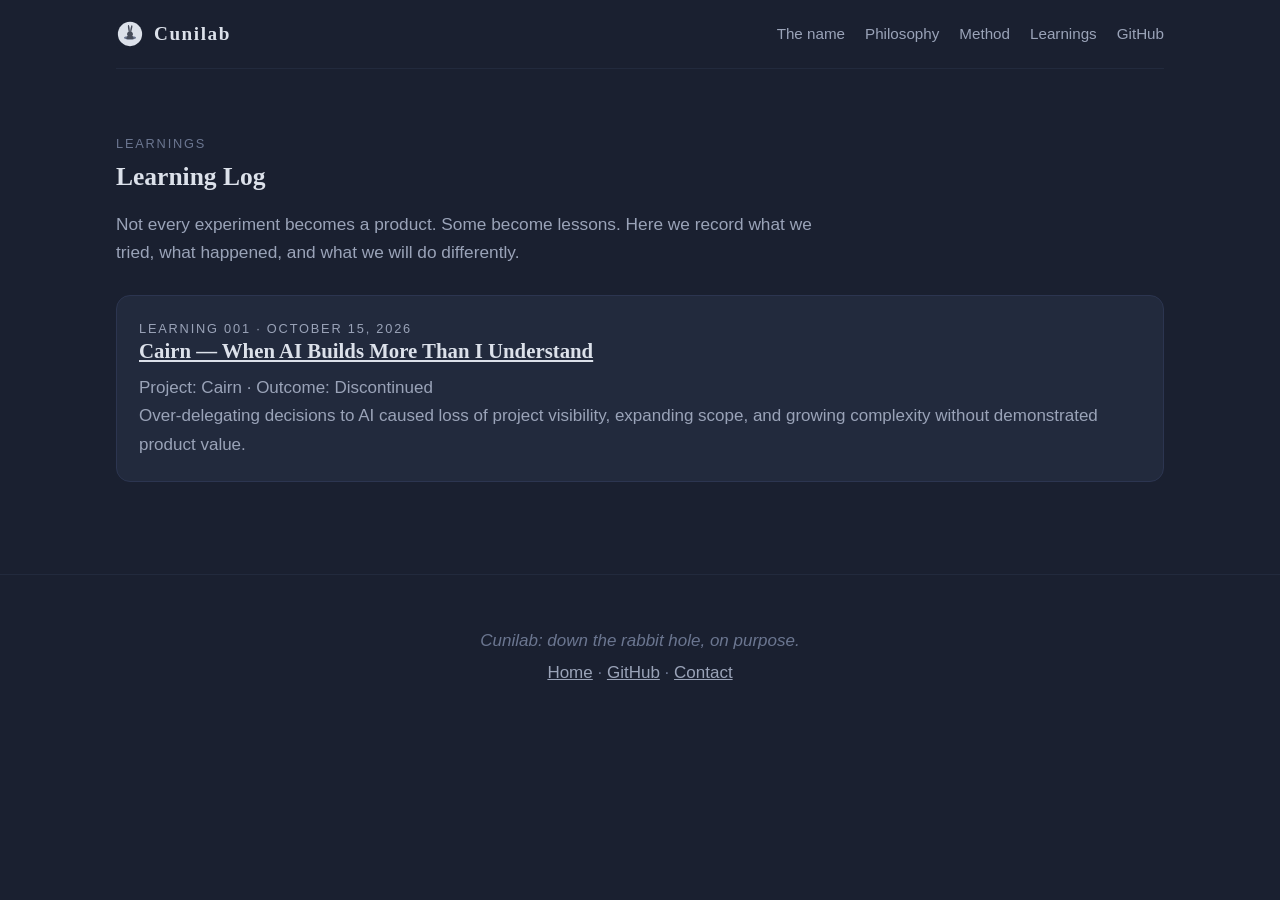
==== learnings/index.html @ 599bc96a "feat: add Cunilab Learning Log and Cairn retrospective - Add /learnings/ index and Learning 001: Cai" ====
<!DOCTYPE html>
<html lang="en">
<head>
  <meta charset="UTF-8" />
  <meta name="viewport" content="width=device-width, initial-scale=1.0" />
  <meta name="theme-color" content="#1A2030" />
  <title>Learning Log · Cunilab</title>
  <meta name="description" content="Not every experiment becomes a product. Some become lessons. The Cunilab Learning Log records what we tried, what happened, and what we will do differently." />
  <link rel="canonical" href="https://cunilab.github.io/learnings/" />
  <link rel="icon" type="image/svg+xml" href="../favicon.svg" />
  <link rel="apple-touch-icon" href="../apple-touch-icon.png" />

  <meta property="og:type" content="website" />
  <meta property="og:site_name" content="Cunilab" />
  <meta property="og:title" content="Learning Log · Cunilab" />
  <meta property="og:description" content="Not every experiment becomes a product. Some become lessons." />
  <meta property="og:url" content="https://cunilab.github.io/learnings/" />

  <link rel="stylesheet" href="../styles.css" />
</head>
<body>
  <header class="nav">
    <a href="../" class="brand"><img src="../favicon.svg" alt="" width="28" height="28" /><span>Cunilab</span></a>
    <nav>
      <a href="../#name">The name</a>
      <a href="../#philosophy">Philosophy</a>
      <a href="../#method">Method</a>
      <a href="./">Learnings</a>
      <a href="https://github.com/cunilab" rel="noopener">GitHub</a>
    </nav>
  </header>

  <main>
    <section class="section">
      <p class="label">Learnings</p>
      <h1>Learning Log</h1>
      <p class="lead">Not every experiment becomes a product. Some become lessons. Here we record what we tried, what happened, and what we will do differently.</p>

      <div class="pair">
        <article class="card">
          <p class="label">Learning 001 · October 15, 2026</p>
          <h2><a href="./cairn-ai-overdelegation.html">Cairn — When AI Builds More Than I Understand</a></h2>
          <p>Project: Cairn · Outcome: Discontinued</p>
          <p>Over-delegating decisions to AI caused loss of project visibility, expanding scope, and growing complexity without demonstrated product value.</p>
        </article>
      </div>
    </section>
  </main>

  <footer class="footer">
    <p><em>Cunilab: down the rabbit hole, on purpose.</em></p>
    <p><a href="../">Home</a> · <a href="https://github.com/cunilab" rel="noopener">GitHub</a> · <a href="mailto:andresholivin01@gmail.com">Contact</a></p>
  </footer>
</body>
</html>
---- styles.css ----
:root {
  --slate: #1A2030;
  --slate-2: #222a3d;
  --silver: #DCE1EA;
  --grey: #6B7690;
  --graphite: #454B59;
  --muted: #9AA3B8;
  --serif: Georgia, "Times New Roman", serif;
  --sans: -apple-system, BlinkMacSystemFont, "Segoe UI", Roboto, sans-serif;
}

* { box-sizing: border-box; }
html { scroll-behavior: smooth; }
body {
  margin: 0;
  background: var(--slate);
  color: var(--silver);
  font: 17px/1.65 var(--sans);
}
a { color: var(--silver); }
h1, h2, h3 { font-family: var(--serif); line-height: 1.2; margin: 0 0 .5em; }
h2 { font-size: clamp(1.7rem, 4vw, 2.4rem); }
h3 { font-size: 1.15rem; }
em { font-style: italic; }

.nav {
  display: flex; justify-content: space-between; align-items: center;
  max-width: 1080px; margin: 0 auto; padding: 20px 16px;
}
.brand { display: flex; gap: 10px; align-items: center; text-decoration: none; font: bold 1.2rem var(--serif); letter-spacing: .08em; }
.nav nav { display: flex; gap: 20px; flex-wrap: wrap; }
.nav nav a { text-decoration: none; color: var(--muted); font-size: .95rem; }
.nav nav a:hover { color: var(--silver); }

main { max-width: 1080px; margin: 0 auto; padding: 0 16px; }

.hero { text-align: center; padding: 48px 0 72px; }
.hero-logo { width: min(240px, 60vw); height: auto; }
.eyebrow { color: var(--grey); letter-spacing: .12em; text-transform: uppercase; font-size: .8rem; margin: 24px 0 12px; }
.hero h1 { font-size: clamp(2rem, 5.5vw, 3.4rem); max-width: 820px; margin: 0 auto 20px; }
.loop { font-family: var(--serif); font-size: 1.15rem; color: var(--muted); }
.loop span { color: var(--grey); margin: 0 .3em; }

.cta { display: flex; gap: 12px; justify-content: center; flex-wrap: wrap; margin-top: 28px; }
.btn {
  display: inline-block; padding: 12px 22px; border-radius: 10px;
  border: 1px solid var(--grey); text-decoration: none; font-weight: 600;
}
.btn.primary { background: var(--silver); color: var(--slate); border-color: var(--silver); }
.btn:hover { border-color: var(--silver); }

.section { padding: 64px 0; border-top: 1px solid var(--slate-2); }
.label { color: var(--grey); letter-spacing: .14em; text-transform: uppercase; font-size: .8rem; margin: 0 0 8px; }
.lead { color: var(--muted); max-width: 720px; font-size: 1.08rem; }
.center { text-align: center; margin: 32px auto 0; }

.quote, .join { text-align: center; }
.quote .lead, .join .lead { margin: 0 auto; }

.pair, .grid { display: grid; gap: 16px; margin: 28px 0; }
.pair { grid-template-columns: repeat(auto-fit, minmax(260px, 1fr)); }
.grid.four { grid-template-columns: repeat(auto-fit, minmax(220px, 1fr)); }
.card {
  background: var(--slate-2); border: 1px solid #2c3550;
  border-radius: 14px; padding: 22px;
}
.card p { color: var(--muted); margin: 0; }
.card h2 { font-size: 1.3rem; }

.steps {
  list-style: none; padding: 0; margin: 28px 0 0;
  display: grid; gap: 16px; grid-template-columns: repeat(auto-fit, minmax(220px, 1fr));
}
.steps li { border-left: 2px solid var(--grey); padding: 4px 0 4px 18px; }
.steps span { font: bold .85rem var(--serif); color: var(--grey); letter-spacing: .1em; }
.steps p { color: var(--muted); margin: 0; }

.rules { list-style: none; padding: 0; margin: 12px 0 0; display: grid; gap: 12px; }
.rules li { font-size: 1.1rem; color: var(--muted); }
.rules strong { color: var(--silver); }

.footer { text-align: center; color: var(--grey); padding: 48px 16px; border-top: 1px solid var(--slate-2); }
.footer p { margin: 4px 0; }
.footer a { color: var(--muted); }

.error { min-height: 80vh; display: grid; place-items: center; text-align: center; padding: 16px; }
.error img { width: 160px; height: auto; }

@media (max-width: 600px) {
  .nav nav a[href*="#"] { display: none; }
  .hero { padding-top: 24px; }
}
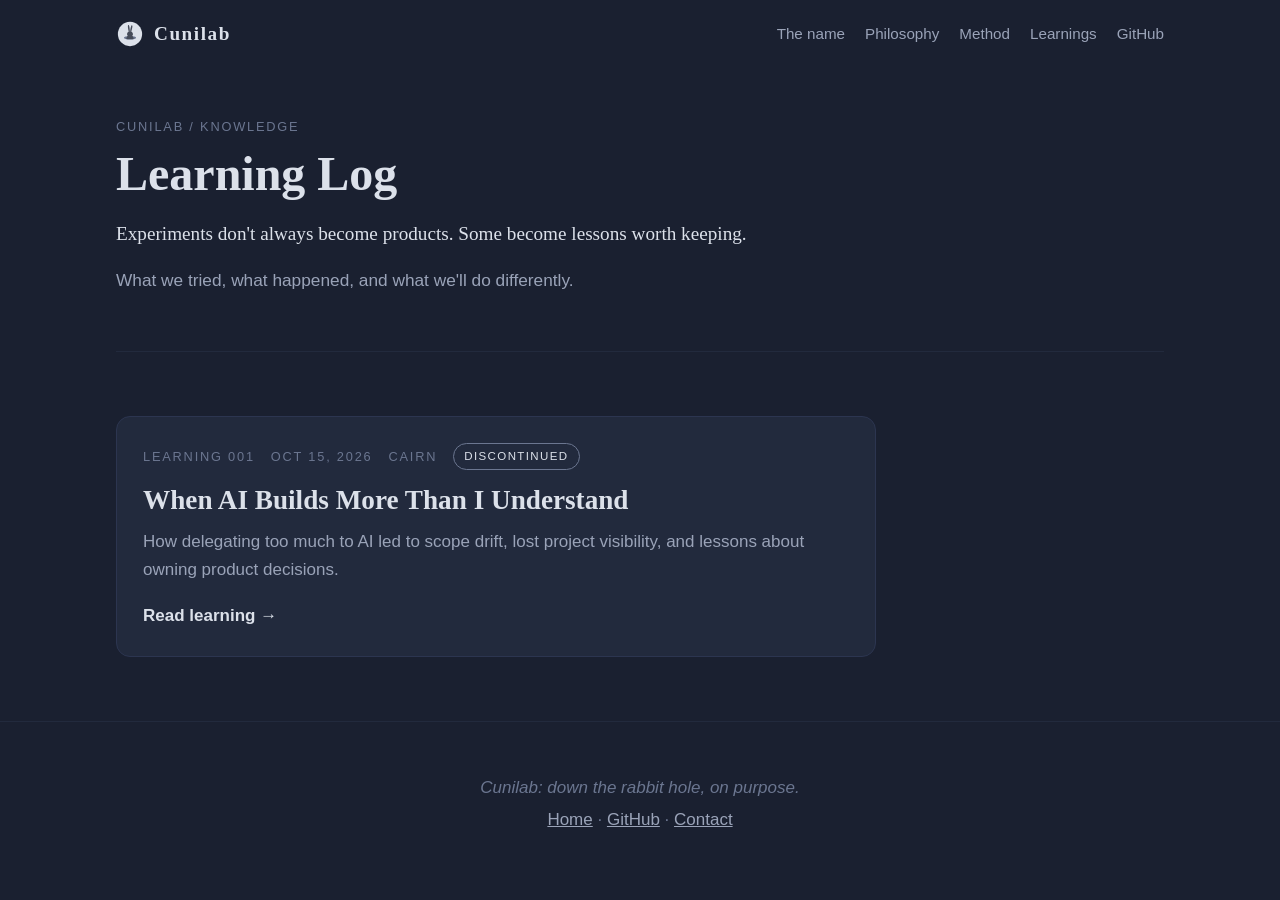
==== commit 6938ee3a: "style: refine Learning Log index, article reading layout, and homepage feature - Index: editorial pa" ====
--- a/learnings/index.html
+++ b/learnings/index.html
@@ -31,19 +31,25 @@
   </header>
 
   <main>
-    <section class="section">
-      <p class="label">Learnings</p>
+    <section class="section page-header">
+      <p class="label">Cunilab / Knowledge</p>
       <h1>Learning Log</h1>
-      <p class="lead">Not every experiment becomes a product. Some become lessons. Here we record what we tried, what happened, and what we will do differently.</p>
+      <p class="page-sub">Experiments don't always become products. Some become lessons worth keeping.</p>
+      <p class="lead">What we tried, what happened, and what we'll do differently.</p>
+    </section>
 
-      <div class="pair">
-        <article class="card">
-          <p class="label">Learning 001 · October 15, 2026</p>
-          <h2><a href="./cairn-ai-overdelegation.html">Cairn — When AI Builds More Than I Understand</a></h2>
-          <p>Project: Cairn · Outcome: Discontinued</p>
-          <p>Over-delegating decisions to AI caused loss of project visibility, expanding scope, and growing complexity without demonstrated product value.</p>
-        </article>
-      </div>
+    <section class="section" aria-label="Learnings">
+      <article class="learning-card">
+        <div class="learning-meta">
+          <span class="label">Learning 001</span>
+          <span class="label">Oct 15, 2026</span>
+          <span class="label">Cairn</span>
+          <span class="outcome">Discontinued</span>
+        </div>
+        <h2>When AI Builds More Than I Understand</h2>
+        <p>How delegating too much to AI led to scope drift, lost project visibility, and lessons about owning product decisions.</p>
+        <p><a class="learning-action" href="./cairn-ai-overdelegation.html">Read learning →</a></p>
+      </article>
     </section>
   </main>
 
--- a/styles.css
+++ b/styles.css
@@ -86,6 +86,89 @@
 .error { min-height: 80vh; display: grid; place-items: center; text-align: center; padding: 16px; }
 .error img { width: 160px; height: auto; }
 
+a:focus-visible { outline: 2px solid var(--silver); outline-offset: 3px; border-radius: 3px; }
+
+/* Learning Log index */
+.page-header { padding: 48px 0 40px; border-top: none; }
+.page-header h1 { font-size: clamp(2.2rem, 5vw, 3rem); margin-bottom: .35em; }
+.page-sub { font: 1.2rem/1.5 var(--serif); color: var(--silver); max-width: 640px; margin: 0 0 12px; }
+
+.learning-card {
+  position: relative;
+  background: var(--slate-2); border: 1px solid #2c3550;
+  border-radius: 14px; padding: 26px;
+  max-width: 760px;
+  transition: border-color .15s ease;
+}
+.learning-card:hover { border-color: var(--grey); }
+.learning-card:focus-within { outline: 2px solid var(--silver); outline-offset: 3px; }
+.learning-meta { display: flex; flex-wrap: wrap; align-items: center; gap: 10px 16px; margin-bottom: 14px; }
+.learning-meta .label { margin: 0; }
+.outcome {
+  font-size: .72rem; letter-spacing: .12em; text-transform: uppercase;
+  color: var(--silver); border: 1px solid var(--grey);
+  border-radius: 999px; padding: 3px 10px; white-space: nowrap;
+}
+.learning-card h2 { font-size: clamp(1.35rem, 3vw, 1.7rem); margin-bottom: .4em; }
+.learning-card p { color: var(--muted); margin: 0; }
+.learning-action {
+  display: inline-block; margin-top: 18px;
+  font-weight: 600; color: var(--silver); text-decoration: none;
+}
+.learning-action::after { content: ""; position: absolute; inset: 0; }
+
+/* Featured Learning (homepage) */
+.featured {
+  background: var(--slate-2); border: 1px solid #2c3550;
+  border-left: 3px solid var(--grey);
+  border-radius: 14px; padding: 26px;
+  max-width: 760px; margin: 28px 0 0;
+}
+.featured h3 { font-size: clamp(1.3rem, 3vw, 1.6rem); margin-bottom: .4em; }
+.featured h3 a { text-decoration: none; }
+.featured h3 a:hover { text-decoration: underline; }
+.featured p { color: var(--muted); margin: 0 0 10px; }
+.featured .featured-meta { font-size: .85rem; letter-spacing: .08em; text-transform: uppercase; color: var(--grey); }
+.featured .featured-action { font-weight: 600; color: var(--silver); text-decoration: none; }
+.featured .featured-action:hover { text-decoration: underline; }
+
+/* Learning Log article */
+.article { max-width: 720px; margin: 0 auto; }
+.article .back { margin: 0 0 28px; }
+.article .back a { color: var(--muted); text-decoration: none; font-size: .95rem; }
+.article .back a:hover { color: var(--silver); }
+.article-meta { font-size: .8rem; letter-spacing: .14em; text-transform: uppercase; color: var(--grey); margin: 0 0 14px; }
+.article h1 { font-size: clamp(2rem, 4.5vw, 2.75rem); margin-bottom: .4em; }
+.article-summary { font: 1.15rem/1.55 var(--serif); color: var(--muted); margin: 0 0 10px; }
+.article-facts { font-size: .95rem; color: var(--muted); margin: 0; padding-bottom: 8px; }
+.article h2 { font-size: clamp(1.45rem, 3.5vw, 1.9rem); margin: 2em 0 .7em; }
+.article p { line-height: 1.7; margin: 0 0 1.15em; }
+.article a { text-decoration: underline; text-underline-offset: 3px; }
+
+.takeaway {
+  background: var(--slate-2); border: 1px solid #2c3550;
+  border-left: 3px solid var(--silver);
+  border-radius: 14px; padding: 20px 24px; margin: 32px 0;
+  font: italic 1.25rem/1.5 var(--serif); color: var(--silver);
+}
+
+.lessons { list-style: none; counter-reset: lesson; padding: 0; margin: 24px 0; display: grid; gap: 18px; }
+.lessons li {
+  counter-increment: lesson;
+  display: grid; grid-template-columns: 2.6rem 1fr; gap: 6px; align-items: baseline;
+}
+.lessons li::before {
+  content: counter(lesson, decimal-leading-zero);
+  font: bold .85rem var(--serif); color: var(--grey); letter-spacing: .1em;
+}
+.lessons li p { margin: 0; line-height: 1.6; }
+
+.evidence { list-style: none; padding: 0; margin: 24px 0 0; display: grid; gap: 14px; }
+.evidence li { padding-left: 18px; position: relative; line-height: 1.55; }
+.evidence li::before { content: "·"; position: absolute; left: 4px; color: var(--grey); font-weight: bold; }
+.evidence .note { display: block; color: var(--muted); font-size: .92rem; }
+.article .note-outro { color: var(--muted); font-size: .95rem; margin: 24px 0 0; }
+
 @media (max-width: 600px) {
   .nav nav a[href*="#"] { display: none; }
   .hero { padding-top: 24px; }
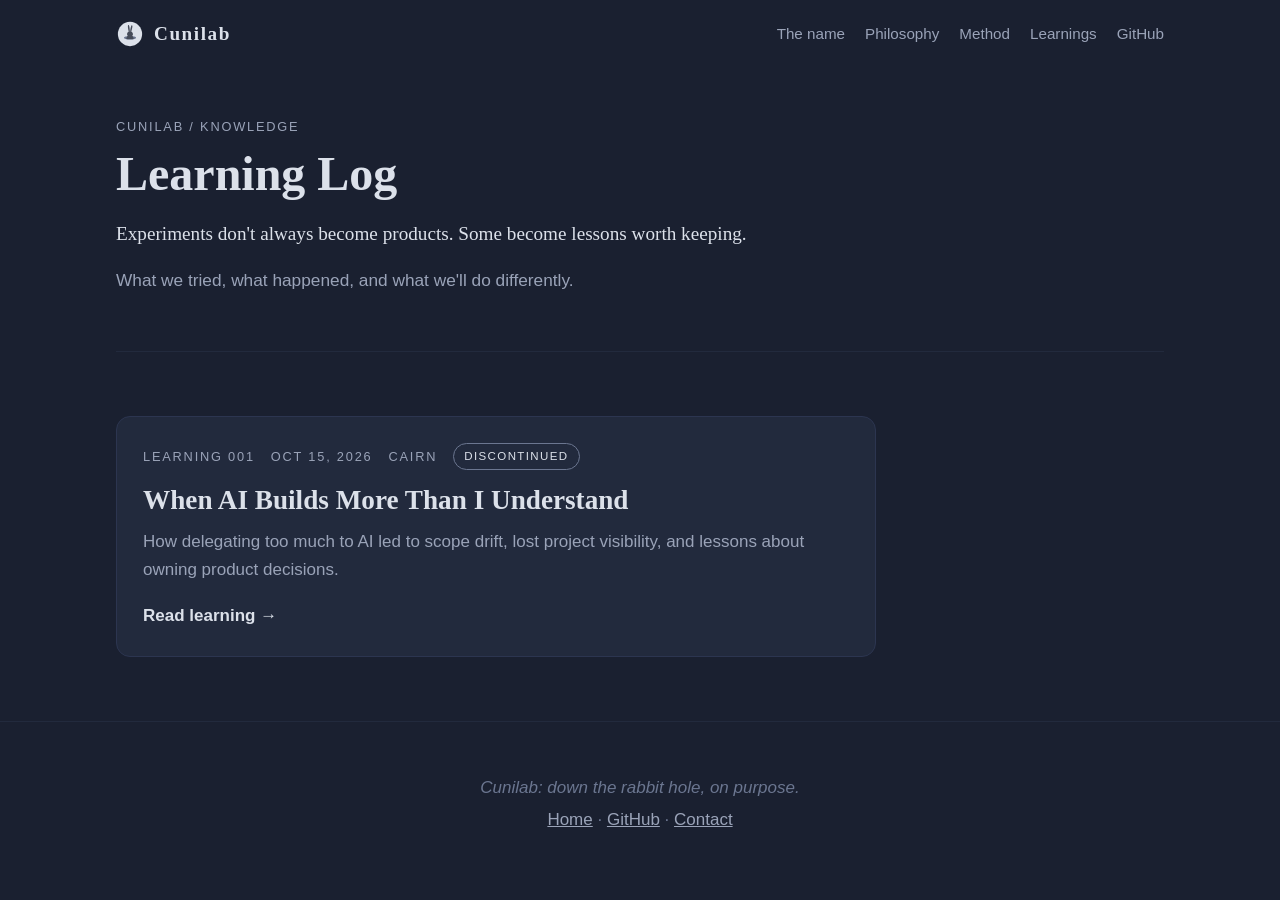
==== commit 03e751d8: "fix: meet AA contrast for Learning Log metadata, takeaway margin, card link name - Swap --grey to --" ====
--- a/learnings/index.html
+++ b/learnings/index.html
@@ -48,7 +48,11 @@
         </div>
         <h2>When AI Builds More Than I Understand</h2>
         <p>How delegating too much to AI led to scope drift, lost project visibility, and lessons about owning product decisions.</p>
-        <p><a class="learning-action" href="./cairn-ai-overdelegation.html">Read learning →</a></p>
+        <p><a
+          class="learning-action"
+          href="./cairn-ai-overdelegation.html"
+          aria-label="Read Learning 001: When AI Builds More Than I Understand"
+        >Read learning →</a></p>
       </article>
     </section>
   </main>
--- a/styles.css
+++ b/styles.css
@@ -103,6 +103,8 @@
 .learning-card:hover { border-color: var(--grey); }
 .learning-card:focus-within { outline: 2px solid var(--silver); outline-offset: 3px; }
 .learning-meta { display: flex; flex-wrap: wrap; align-items: center; gap: 10px 16px; margin-bottom: 14px; }
+/* --muted (not --grey) keeps small Learning Log metadata at WCAG AA 4.5:1 */
+.page-header .label, .learning-meta .label, .featured .label { color: var(--muted); }
 .learning-meta .label { margin: 0; }
 .outcome {
   font-size: .72rem; letter-spacing: .12em; text-transform: uppercase;
@@ -128,7 +130,7 @@
 .featured h3 a { text-decoration: none; }
 .featured h3 a:hover { text-decoration: underline; }
 .featured p { color: var(--muted); margin: 0 0 10px; }
-.featured .featured-meta { font-size: .85rem; letter-spacing: .08em; text-transform: uppercase; color: var(--grey); }
+.featured .featured-meta { font-size: .85rem; letter-spacing: .08em; text-transform: uppercase; color: var(--muted); }
 .featured .featured-action { font-weight: 600; color: var(--silver); text-decoration: none; }
 .featured .featured-action:hover { text-decoration: underline; }
 
@@ -137,7 +139,7 @@
 .article .back { margin: 0 0 28px; }
 .article .back a { color: var(--muted); text-decoration: none; font-size: .95rem; }
 .article .back a:hover { color: var(--silver); }
-.article-meta { font-size: .8rem; letter-spacing: .14em; text-transform: uppercase; color: var(--grey); margin: 0 0 14px; }
+.article-meta { font-size: .8rem; letter-spacing: .14em; text-transform: uppercase; color: var(--muted); margin: 0 0 14px; }
 .article h1 { font-size: clamp(2rem, 4.5vw, 2.75rem); margin-bottom: .4em; }
 .article-summary { font: 1.15rem/1.55 var(--serif); color: var(--muted); margin: 0 0 10px; }
 .article-facts { font-size: .95rem; color: var(--muted); margin: 0; padding-bottom: 8px; }
@@ -151,6 +153,7 @@
   border-radius: 14px; padding: 20px 24px; margin: 32px 0;
   font: italic 1.25rem/1.5 var(--serif); color: var(--silver);
 }
+.article .takeaway { margin: 32px 0; }
 
 .lessons { list-style: none; counter-reset: lesson; padding: 0; margin: 24px 0; display: grid; gap: 18px; }
 .lessons li {
@@ -159,7 +162,7 @@
 }
 .lessons li::before {
   content: counter(lesson, decimal-leading-zero);
-  font: bold .85rem var(--serif); color: var(--grey); letter-spacing: .1em;
+  font: bold .85rem var(--serif); color: var(--muted); letter-spacing: .1em;
 }
 .lessons li p { margin: 0; line-height: 1.6; }
 
